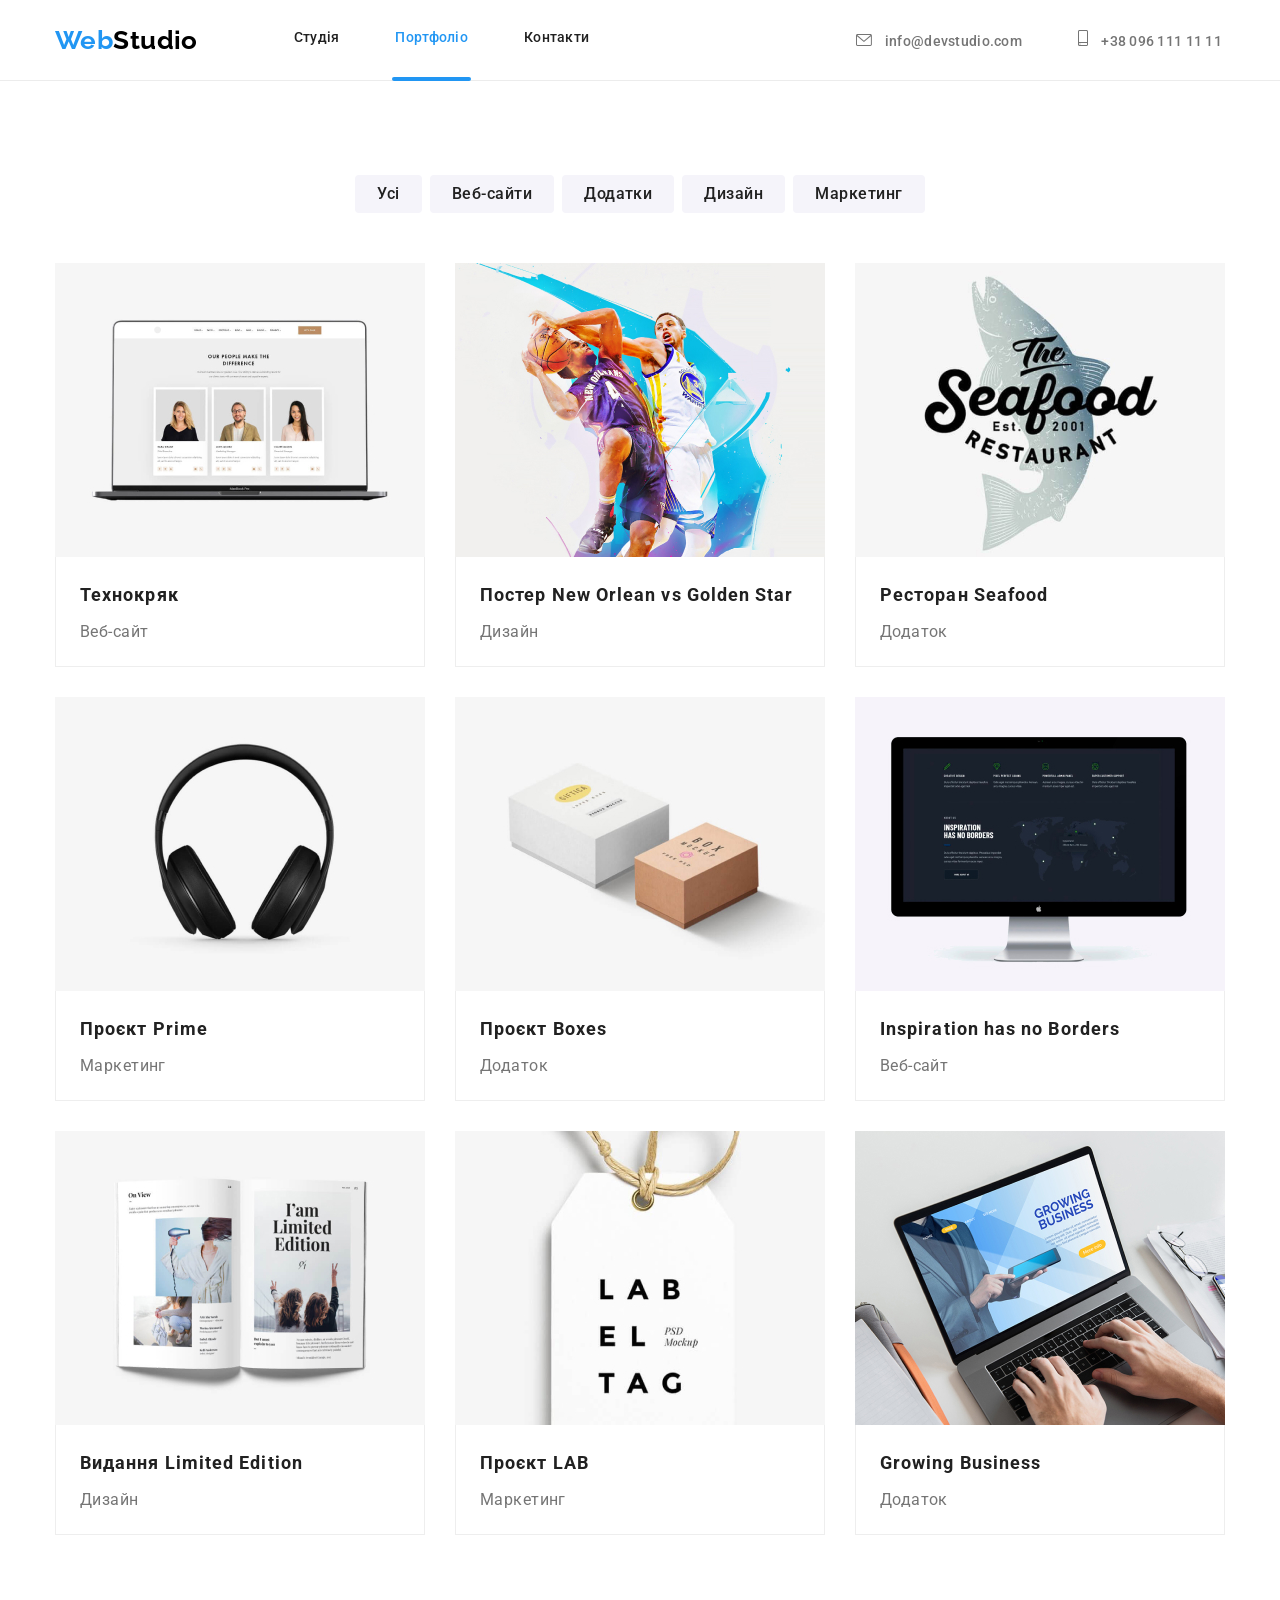
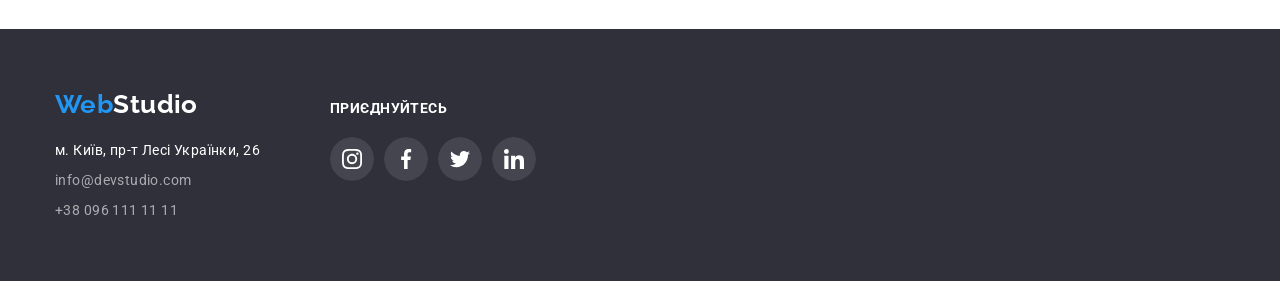
==== portfolio.html @ 17f1a5e4 "copy mod #5" ====
<!DOCTYPE html>
<html lang="uk">

<head>
  <meta charset="UTF-8" />
  <meta http-equiv="X-UA-Compatible" content="IE=edge" />
  <meta name="viewport" content="width=device-width, initial-scale=1.0" />
  <link rel="stylesheet" href="https://cdnjs.cloudflare.com/ajax/libs/modern-normalize/1.1.0/modern-normalize.min.css"
    integrity="sha512-wpPYUAdjBVSE4KJnH1VR1HeZfpl1ub8YT/NKx4PuQ5NmX2tKuGu6U/JRp5y+Y8XG2tV+wKQpNHVUX03MfMFn9Q=="
    crossorigin="anonymous" referrerpolicy="no-referrer" />
  <title>Портфоліо</title>
  <link rel="preconnect" href="https://fonts.googleapis.com" />
  <link rel="preconnect" href="https://fonts.gstatic.com" crossorigin />
  <link href="https://fonts.googleapis.com/css2?family=Raleway:wght@700&family=Roboto:wght@400;500;700;900&display=swap"
    rel="stylesheet" />
  <link rel="stylesheet" href="css/style.css" />
</head>

<body>
  <!--header-->
  <header class="page-header">
    <div class="container header-wrapper">
      <nav class="header-nav">
        <a href="./index.html" class="logo logo-primary">
          <span class="accent">Web</span>Studio
        </a>
        <ul class="site-nav list">
          <li class="item">
            <a href="./index.html" class="link"> Студія </a>
          </li>
          <li class="item">
            <a href="./portfolio.html" class="link current"> Портфоліо </a>
          </li>
          <li class="item">
            <a href="#" class="link"> Контакти </a>
          </li>
        </ul>
      </nav>
      <ul class="contacts-list list">
        <li class="item">
          <a href="mailto:info@devstudio.com" class="link">
            <svg class="header-icon" width="16" height="12">
              <use href="./images/icons.svg#icon-envelope"></use>
            </svg>
            info@devstudio.com
          </a>
        </li>
        <li class="item">
          <a href="tel:+380961111111" class="link">
            <svg class="header-icon" width="10" height="16">
              <use href="./images/icons.svg#icon-smartphone"></use>
            </svg>
            +38 096 111 11 11
          </a>
        </li>
      </ul>
    </div>
  </header>
  <!--main-->
  <main>
    <!-- portfolio section -->
    <section class="section portfolio">
      <div class="container">
        <h1 class="portfolio-title hidden">Портфоліо</h1>
        <ul class="portfolio-filter list">
          <li class="item">
            <button type="button" class="radio-btn">Усі</button>
          </li>
          <li class="item">
            <button type="button" class="radio-btn">Веб-сайти</button>
          </li>
          <li class="item">
            <button type="button" class="radio-btn">Додатки</button>
          </li>
          <li class="item">
            <button type="button" class="radio-btn">Дизайн</button>
          </li>
          <li class="item">
            <button type="button" class="radio-btn">Маркетинг</button>
          </li>
        </ul>
        <ul class="portfolio-list list">
          <li class="item">
            <a href="#" class="link">
              <div class="img-thumb">
                <img class="img" src="./images/portfolio-1.jpg" alt="Монітор з інформаційними картками" width="370"
                  height="294" />
                <p class="text">
                  Ресурс пропонує комплексні пропозиції з різним рівнем функціоналу та сервісів.
                  Все це дозволить відвідувачу отримати вичерпні відомості про компанію чи
                  приватну особу.
                </p>
              </div>
              <div class="title-thumb">
                <h2 class="title">Технокряк</h2>
                <p class="subtitle">Веб-сайт</p>
              </div>
            </a>
          </li>
          <li class="item">
            <a href="#" class="link">
              <div class="img-thumb">
                <img class="img" src="./images/portfolio-2.jpg"
                  alt="Постер баскетбольних команд New Orlean vs Golden Star" width="370" height="294" />
                <p class="text">
                  Ресурс пропонує комплексні пропозиції з різним рівнем функціоналу та сервісів.
                  Все це дозволить відвідувачу отримати вичерпні відомості про компанію чи
                  приватну особу.
                </p>
              </div>
              <div class="title-thumb">
                <h2 class="title">Постер New Orlean vs Golden Star</h2>
                <p class="subtitle">Дизайн</p>
              </div>
            </a>
          </li>
          <li class="item">
            <a href="#" class="link">
              <div class="img-thumb">
                <img class="img" src="./images/portfolio-3.jpg" alt="Логотип ресторану Seafood" width="370"
                  height="294" />
                <p class="text">
                  Ресурс пропонує комплексні пропозиції з різним рівнем функціоналу та сервісів.
                  Все це дозволить відвідувачу отримати вичерпні відомості про компанію чи
                  приватну особу.
                </p>
              </div>
              <div class="title-thumb">
                <h2 class="title">Ресторан Seafood</h2>
                <p class="subtitle">Додаток</p>
              </div>
            </a>
          </li>
          <li class="item">
            <a href="#" class="link">
              <div class="img-thumb">
                <img class="img" src="./images/portfolio-4.jpg" alt="Навушники Prime" width="370" height="294" />
                <p class="text">
                  Ресурс пропонує комплексні пропозиції з різним рівнем функціоналу та сервісів.
                  Все це дозволить відвідувачу отримати вичерпні відомості про компанію чи
                  приватну особу.
                </p>
              </div>
              <div class="title-thumb">
                <h2 class="title">Проєкт Prime</h2>
                <p class="subtitle">Маркетинг</p>
              </div>
            </a>
          </li>
          <li class="item">
            <a href="#" class="link">
              <div class="img-thumb">
                <img class="img" src="./images/portfolio-5.jpg" alt="Проєкт Boxes" width="370" height="294" />
                <p class="text">
                  Ресурс пропонує комплексні пропозиції з різним рівнем функціоналу та сервісів.
                  Все це дозволить відвідувачу отримати вичерпні відомості про компанію чи
                  приватну особу.
                </p>
              </div>
              <div class="title-thumb">
                <h2 class="title">Проєкт Boxes</h2>
                <p class="subtitle">Додаток</p>
              </div>
            </a>
          </li>
          <li class="item">
            <a href="#" class="link">
              <div class="img-thumb">
                <img class="img" src="./images/portfolio-6.jpg" alt="Монітор із сторінкою веб-сайту" width="370"
                  height="294" />
                <p class="text">
                  Ресурс пропонує комплексні пропозиції з різним рівнем функціоналу та сервісів.
                  Все це дозволить відвідувачу отримати вичерпні відомості про компанію чи
                  приватну особу.
                </p>
              </div>
              <div class="title-thumb">
                <h2 class="title">Inspiration has no Borders</h2>
                <p class="subtitle">Веб-сайт</p>
              </div>
            </a>
          </li>
          <li class="item">
            <a href="#" class="link">
              <div class="img-thumb">
                <img class="img" src="./images/portfolio-7.jpg" alt="Видання Limited Edition" width="370"
                  height="294" />
                <p class="text">
                  Ресурс пропонує комплексні пропозиції з різним рівнем функціоналу та сервісів.
                  Все це дозволить відвідувачу отримати вичерпні відомості про компанію чи
                  приватну особу.
                </p>
              </div>
              <div class="title-thumb">
                <h2 class="title">Видання Limited Edition</h2>
                <p class="subtitle">Дизайн</p>
              </div>
            </a>
          </li>
          <li class="item">
            <a href="#" class="link">
              <div class="img-thumb">
                <img class="img" src="./images/portfolio-8.jpg" alt="Проєкт LAB" width="370" height="294" />
                <p class="text">
                  Ресурс пропонує комплексні пропозиції з різним рівнем функціоналу та сервісів.
                  Все це дозволить відвідувачу отримати вичерпні відомості про компанію чи
                  приватну особу.
                </p>
              </div>
              <div class="title-thumb">
                <h2 class="title">Проєкт LAB</h2>
                <p class="subtitle">Маркетинг</p>
              </div>
            </a>
          </li>
          <li class="item">
            <a href="#" class="link">
              <div class="img-thumb">
                <img class="img" src="./images/portfolio-9.jpg" alt="Монітор із додатком Growing Business" width="370"
                  height="294" />
                <p class="text">
                  Ресурс пропонує комплексні пропозиції з різним рівнем функціоналу та сервісів.
                  Все це дозволить відвідувачу отримати вичерпні відомості про компанію чи
                  приватну особу.
                </p>
              </div>
              <div class="title-thumb">
                <h2 class="title">Growing Business</h2>
                <p class="subtitle">Додаток</p>
              </div>
            </a>
          </li>
        </ul>
      </div>
    </section>
  </main>
  <!--footer-->
  <footer class="footer">
    <div class="container footer-wrap">
      <div class="address-info">
        <a href="./index.html" class="logo logo-secondary"><span class="accent">Web</span>Studio
        </a>
        <address class="address">м. Київ, пр-т Лесі Українки, 26</address>
        <ul class="footer-list list">
          <li class="item">
            <a href="mailto:info@devstudio.com" class="link"> info@devstudio.com </a>
          </li>
          <li class="item">
            <a href="tel:+380961111111" class="link"> +38 096 111 11 11 </a>
          </li>
        </ul>
      </div>
      <div class="join-in-block">
        <p class="join-in-title">приєднуйтесь</p>
        <ul class="icons-list">
          <li class="item">
            <a class="link" href="#">
              <svg class="icon" width="20" height="20">
                <use href="./images/icons.svg#icon-instagram"></use>
              </svg>
            </a>
          </li>
          <li class="item">
            <a class="link" href="#">
              <svg class="icon" width="20" height="20">
                <use href="./images/icons.svg#icon-facebook"></use>
              </svg>
            </a>
          </li>
          <li class="item">
            <a class="link" href="#">
              <svg class="icon" width="20" height="20">
                <use href="./images/icons.svg#icon-twitter"></use>
              </svg>
            </a>
          </li>
          <li class="item">
            <a class="link" href="#">
              <svg class="icon" width="20" height="20">
                <use href="./images/icons.svg#icon-linkedin"></use>
              </svg>
            </a>
          </li>
        </ul>
      </div>
    </div>
  </footer>
</body>

</html>
---- css/style.css ----
/* --------------------------------------------general styles */
:root {
  --primary-text-color: #757575;
  --secondary-text-color: #212121;
  --logo-text-color: #000000;
  --accent-text-color: #2196f3;
  --white-color: #ffffff;
  --primary-background-color: #2f303a;
  --secondary-background-color: #f5f4fa;
  --address-link-color: rgba(255, 255, 255, 0.6);
  --border-line-color: #ececec;
  --border-item-color: #eeeeee;
  --bg-color: #c4c4c4;
  --icon-color: #afb1b8;
}

body {
  font-family: 'Roboto', sans-serif;
  font-size: 14px;
  letter-spacing: 0.03em;

  color: var(--primary-text-color);
  background-color: var(--white-color);
}

h1,
h2,
h3,
h4,
h5,
h6,
p,
ul {
  margin: 0;
  padding: 0;
}

/* --------------------------------------------utilities */

.container {
  width: 1200px;
  padding: 0 15px;
  margin: 0 auto;
}

.section {
  padding: 94px 0;
}

.section-title {
  color: var(--secondary-text-color);

  font-size: 36px;
  line-height: 1.17;
  text-align: center;
}

.link {
  text-decoration: none;
}

.list {
  list-style: none;
}

.hidden {
  position: absolute;
  clip: rect(0 0 0 0);
  width: 1px;
  height: 1px;
  margin: -1px;
}

/* --------------------------------------------logo */

.logo {
  font-family: 'Raleway', sans-serif;
  font-weight: 700;
  font-size: 26px;
  line-height: 1.19;
  text-decoration: none;
}

.logo .accent {
  color: var(--accent-text-color);
}

.logo-primary {
  margin-right: 93px;

  color: var(--logo-text-color);
}

.logo-secondary {
  display: inline-block;
  margin-bottom: 20px;

  color: var(--white-color);
}

/* --------------------------------------------header */

.page-header {
  border-bottom: 1px solid var(--border-line-color);
}

.page-header .link {
  display: block;
  padding: 30px 3px;
  height: 100%;
}

.header-wrapper {
  display: flex;
  justify-content: space-between;
}

.header-nav {
  display: flex;
}

.header-nav .logo {
  align-self: center;
}

.site-nav {
  display: flex;
}

.site-nav .item:not(:last-child) {
  margin-right: 50px;
}

.site-nav .link {
  font-weight: 500;
  line-height: 1.14;
  letter-spacing: 0.02em;

  color: var(--secondary-text-color);

  transition: color 250ms cubic-bezier(0.4, 0, 0.2, 1);
}

.site-nav .link:hover,
.site-nav .link:focus {
  color: var(--accent-text-color);
}

.site-nav .current {
  position: relative;
  color: var(--accent-text-color);
}

.site-nav .current::after {
  content: '';
  position: absolute;
  left: 0;
  bottom: -1px;

  width: 100%;
  height: 4px;
  border-radius: 2px;
  background-color: var(--accent-text-color);
}

.contacts-list {
  display: flex;
  align-items: baseline;
}

.contacts-list .item:not(:first-child) {
  margin-left: 50px;
}

.contacts-list .link {
  font-weight: 500;
  line-height: 1.14;
  letter-spacing: 0.02em;

  color: var(--primary-text-color);
}

.contacts-list .link:hover,
.contacts-list .link:focus {
  color: var(--accent-text-color);
}

.contacts-list .header-icon {
  margin-right: 10px;
  fill: currentColor;
}

/* --------------------------------------------hero section */

.hero {
  padding: 200px 0;
  max-width: 1600px;
  height: 600px;
  margin-left: auto;
  margin-right: auto;

  background-color: var(--bg-color);
  background-image: linear-gradient(to right, rgba(47, 48, 58, 0.4), rgba(47, 48, 58, 0.4)),
    url(../images/hero.jpg);
}

.hero-title {
  max-width: 696px;
  margin-bottom: 30px;
  margin-left: auto;
  margin-right: auto;

  font-weight: 900;
  font-size: 44px;
  line-height: 1.36;
  text-align: center;
  letter-spacing: 0.06em;
  text-transform: uppercase;

  color: var(--white-color);
}

.button {
  display: block;
  margin: 0 auto;
  padding: 10px 32px;
  box-shadow: 0px 4px 4px rgba(0, 0, 0, 0.15);
  border-radius: 4px;
  border: none;
  cursor: pointer;

  font-family: 'Roboto', sans-serif;
  font-weight: 700;
  font-size: 16px;
  line-height: 1.88;
  letter-spacing: 0.06em;

  color: var(--white-color);
  background-color: var(--accent-text-color);
}

/* --------------------------------------------features section */

.features-list {
  display: flex;
  gap: 30px;
}

.icon-thumb {
  height: 120px;
  margin-bottom: 30px;
  border-radius: 4px;
  display: flex;
  justify-content: center;
  align-items: center;

  background: var(--secondary-background-color);
}

.features-list .item {
  width: calc((100% - 90px) / 4);
}

.features-list .title {
  margin-bottom: 10px;

  font-weight: 700;
  font-size: 14px;
  line-height: 1.14;
  text-transform: uppercase;

  color: var(--secondary-text-color);
}

.features-list .subtitle {
  line-height: 1.71;
}

/* --------------------------------------------working section */

.working {
  padding-top: 0;
}

.working .section-title {
  margin-bottom: 50px;
}

.working-list {
  display: flex;
  justify-content: space-between;
}

.working-list .img {
  display: block;
}

.working .item {
  position: relative;
}

.working .title {
  position: absolute;
  left: 0;
  bottom: 0;
  width: 100%;

  padding-top: 27px;
  padding-bottom: 27px;
  background: rgba(47, 48, 58, 0.8);

  font-size: 14px;
  line-height: 1.14;
  text-align: center;
  letter-spacing: 0.03em;
  text-transform: uppercase;

  color: var(--white-color);
}

/* --------------------------------------------our team */

.our-team {
  background-color: var(--secondary-background-color);
}

.our-team .section-title {
  margin-bottom: 50px;
}

.team-list {
  display: flex;
  gap: 30px;
}

.team-list .item {
  width: calc((100% - 90px) / 4);
  border-radius: 0px 0px 4px 4px;

  background: var(--white-color);
  box-shadow: 0px 1px 3px rgba(0, 0, 0, 0.12), 0px 1px 1px rgba(0, 0, 0, 0.14),
    0px 2px 1px rgba(0, 0, 0, 0.2);
}

.team-list .img {
  display: block;
}

.team-list .item-name {
  padding: 30px 32px;
}

.team-list .title {
  margin-bottom: 10px;

  font-weight: 500;
  font-size: 16px;
  line-height: 1.19;
  text-align: center;

  color: var(--secondary-text-color);
}

.team-list .subtitle {
  margin-bottom: 16px;

  font-size: 16px;
  line-height: 1.19;
  text-align: center;
}

.social-network {
  display: flex;
  gap: 10px;
  list-style: none;
  color: var(--icon-color);
}

.social-network .icon-item {
  width: 44px;
  height: 44px;
}

.social-network .link {
  display: flex;
  justify-content: center;
  align-items: center;
  width: 100%;
  height: 100%;
  border-radius: 50%;

  color: var(--icon-color);

  transition: background-color 250ms cubic-bezier(0.4, 0, 0.2, 1),
    color 250ms cubic-bezier(0.4, 0, 0.2, 1);
}

.social-network .link:hover,
.social-network .link:focus {
  border-radius: 50%;

  background-color: var(--accent-text-color);
  color: var(--white-color);
}

.social-network .icon {
  fill: currentColor;
}

/* --------------------------------------------clients */

.clients .section-title {
  margin-bottom: 50px;
}

.clients .clients-list {
  display: flex;
  gap: 30px;
  list-style: none;
}

.clients-list .item {
  width: calc((100% - 150px) / 6);
  height: 92px;
}

.clients-list .link {
  display: flex;
  justify-content: center;
  align-items: center;
  height: 100%;
  width: 100%;

  border: 1px solid var(--icon-color);
  border-radius: 4px;

  color: var(--icon-color);

  transition: color 250ms cubic-bezier(0.4, 0, 0.2, 1), border 250ms cubic-bezier(0.4, 0, 0.2, 1);
}

/* 
transition: color 250ms cubic-bezier(0.4, 0, 0.2, 1), border-color 5000ms cubic-bezier(0.4, 0, 0.2, 1);

border-width: 1px;
  border-style: solid;
  border-color: var(--icon-color); 
  
  /* border-width: 1px;
  border-style: solid;
  border-color: var(--accent-text-color); */

.clients-list .link:hover,
.clients-list .link:focus {
  border: 1px solid var(--accent-text-color);

  color: var(--accent-text-color);
}

.clients-list .icon {
  fill: currentColor;
}

/* --------------------------------------------footer */

.footer {
  padding: 60px 0;

  background-color: var(--primary-background-color);
}

.footer-wrap {
  display: flex;
  justify-content: start;
}

.address-info {
  margin-right: 70px;
}

.address {
  margin-bottom: 9px;

  font-style: normal;
  line-height: 1.5;

  color: var(--white-color);
}

.footer-list .item:not(:last-child) {
  margin-bottom: 9px;
}

.footer-list .link {
  line-height: 1.5;

  color: var(--address-link-color);

  transition: color 250ms cubic-bezier(0.4, 0, 0.2, 1);
}

.footer-list .link:hover,
.footer-list .link:focus {
  color: var(--accent-text-color);
}

.join-in-block {
  padding-top: 12px;
}

.join-in-title {
  margin-bottom: 20px;

  font-weight: 700;
  line-height: 1.14;
  text-transform: uppercase;

  color: var(--white-color);
}

.icons-list {
  list-style: none;
  display: flex;
}

.icons-list .item:not(:last-child) {
  margin-right: 10px;
}

.icons-list .item {
  width: 44px;
  height: 44px;
  border-radius: 50%;
  overflow: hidden;
}

.icons-list .link {
  display: flex;
  justify-content: center;
  align-items: center;
  width: 100%;
  height: 100%;
  border-radius: 50%;

  background: rgba(255, 255, 255, 0.1);
  color: var(--white-color);

  transition: background-color 250ms cubic-bezier(0.4, 0, 0.2, 1);
}

.icons-list .link:hover,
.icons-list .link:focus {
  background-color: var(--accent-text-color);
}

.icons-list .icon {
  fill: currentColor;
}

/* --------------------------------------------portfolio */

.portfolio-filter .radio-btn {
  border: none;
  border-radius: 4px;
  padding: 6px 22px;
  box-shadow: none;

  font-family: 'Roboto', sans-serif;
  font-weight: 500;
  font-size: 16px;
  line-height: 1.625;
  letter-spacing: 0.03em;
  text-align: center;

  color: var(--secondary-text-color);
  background-color: var(--secondary-background-color);

  transition: background-color 250ms cubic-bezier(0.4, 0, 0.2, 1),
    color 250ms cubic-bezier(0.4, 0, 0.2, 1), box-shadow 250ms cubic-bezier(0.4, 0, 0.2, 1);
}

.portfolio-filter {
  display: flex;
  justify-content: center;
  margin-bottom: 50px;
}

.portfolio-filter .radio-btn:hover,
.portfolio-filter .radio-btn:focus {
  box-shadow: 0px 3px 1px rgba(0, 0, 0, 0.1), 0px 1px 2px rgba(0, 0, 0, 0.08),
    0px 2px 2px rgba(0, 0, 0, 0.12);

  color: var(--white-color);
  background-color: var(--accent-text-color);
}

.portfolio-filter .item:not(:last-child) {
  margin-right: 8px;
}

.portfolio-list {
  display: flex;
  flex-wrap: wrap;
  gap: 30px;
}

.portfolio-list .item {
  transition: box-shadow 250ms cubic-bezier(0.4, 0, 0.2, 1);
  box-shadow: none;

  width: calc((100% - 60px) / 3);
}

.portfolio-list .item:hover,
.portfolio-list .item:focus {
  box-shadow: 0px 1px 1px rgba(0, 0, 0, 0.12), 0px 4px 4px rgba(0, 0, 0, 0.06),
    1px 4px 6px rgba(0, 0, 0, 0.16);
}

.portfolio-list .img {
  display: block;
}

.portfolio-list .img-thumb {
  position: relative;
  overflow: hidden;
}

.portfolio-list .text {
  position: absolute;
  top: 50%;
  left: 50%;
  display: flex;
  z-index: 100;
  opacity: 0;
  overflow: auto;

  width: 100%;
  height: 100%;
  padding: 63px 24px;

  font-size: 18px;
  line-height: 1.56;
  letter-spacing: 0.03em;

  color: var(--white-color);
  background: rgba(33, 150, 243, 0.9);

  transform: translate(-50%, 50%);
  transition: opacity 250ms cubic-bezier(0.4, 0, 0.2, 1),
    transform 250ms cubic-bezier(0.4, 0, 0.2, 1);
}

.portfolio-list .item:hover .text,
.portfolio-list .item:focus .text {
  opacity: 1;
  transform: translate(-50%, -50%);
}

.portfolio-list .title-thumb {
  padding: 20px 24px 19px 24px;
  border-left: 1px solid var(--border-item-color);
  border-right: 1px solid var(--border-item-color);
  border-bottom: 1px solid var(--border-item-color);
}

.portfolio-list .title {
  margin-bottom: 4px;

  font-size: 18px;
  line-height: 2;
  letter-spacing: 0.06em;

  color: var(--secondary-text-color);
}

.portfolio-list .subtitle {
  font-size: 16px;
  line-height: 1.875;

  color: var(--primary-text-color);
}

/* -------------------------------------------------backdrop */

.backdrop {
  position: fixed;
  top: 0;
  left: 0;
  width: 100%;
  height: 100%;
  background: rgba(0, 0, 0, 0.2);

  opacity: 1;

  transition: opacity 250ms cubic-bezier(0.4, 0, 0.2, 1);
}

.backdrop.is-hidden {
  opacity: 0;
  visibility: hidden;
  pointer-events: none;
}

.backdrop.is-hidden .modal {
  transform: translate(-50%, -50%) scale(0.5);
}

.backdrop .modal {
  position: absolute;
  top: 50%;
  left: 50%;
  min-height: 581px;
  min-width: 528px;
  box-shadow: 0px 1px 3px rgba(0, 0, 0, 0.12), 0px 1px 1px rgba(0, 0, 0, 0.14),
    0px 2px 1px rgba(0, 0, 0, 0.2);
  border-radius: 4px;

  background-color: var(--white-color);

  transform: translate(-50%, -50%) scale(1);
  transition: transform 250ms cubic-bezier(0.4, 0, 0.2, 1);
}

.backdrop .modal-btn {
  position: absolute;
  top: 8px;
  right: 8px;

  border: none;
  background-color: transparent;
  cursor: pointer;
}
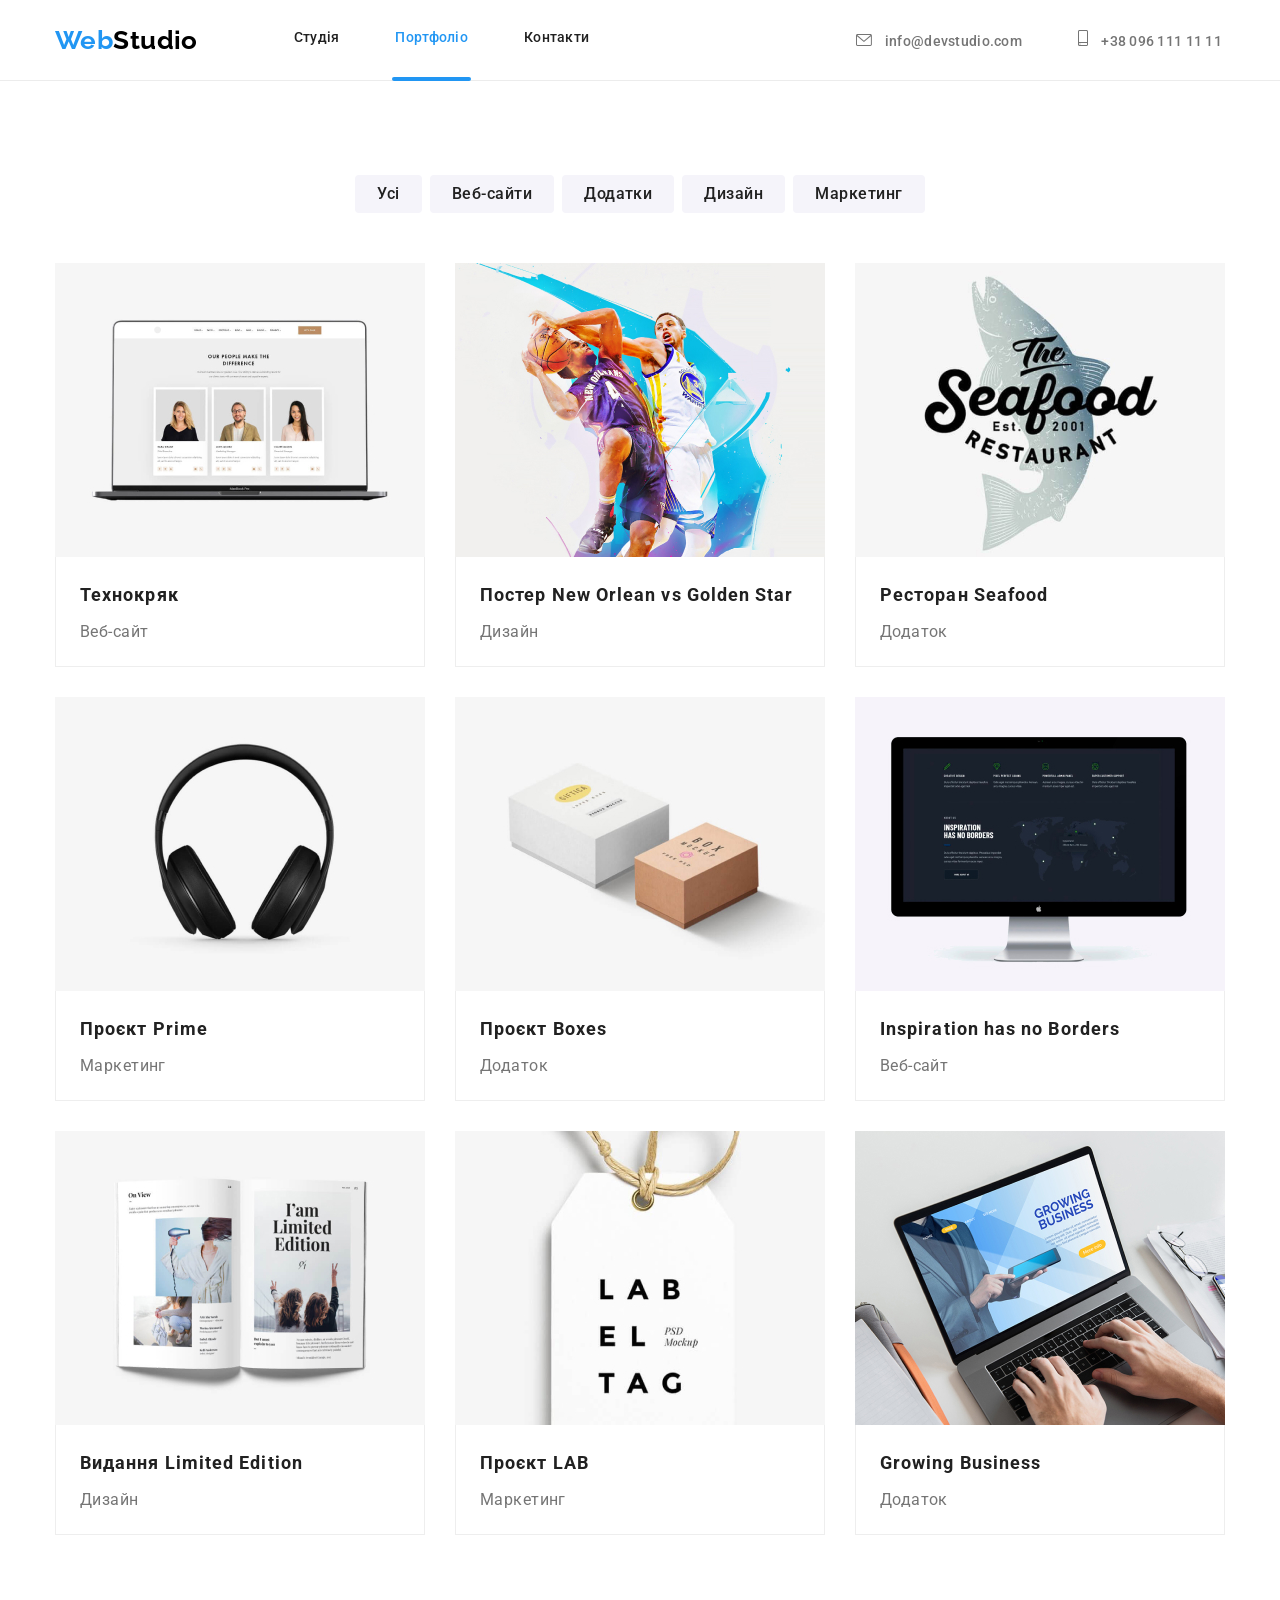
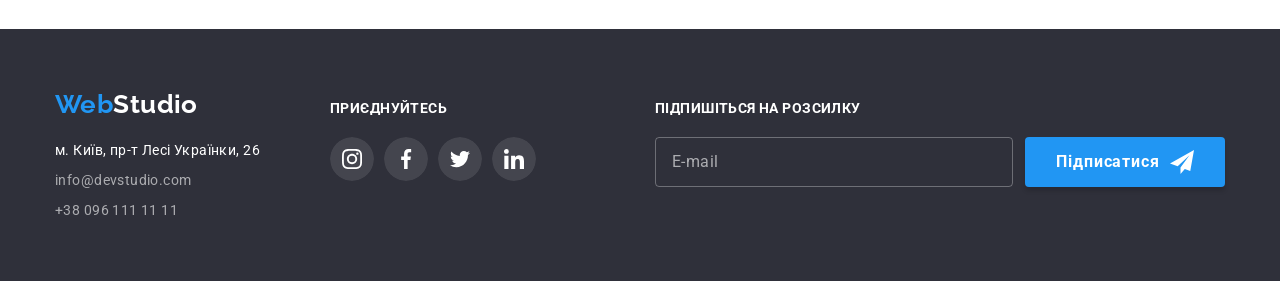
==== commit 7d58885f: "mod #6 start" ====
--- a/portfolio.html
+++ b/portfolio.html
@@ -1,290 +1,357 @@
 <!DOCTYPE html>
 <html lang="uk">
+  <head>
+    <meta charset="UTF-8" />
+    <meta http-equiv="X-UA-Compatible" content="IE=edge" />
+    <meta name="viewport" content="width=device-width, initial-scale=1.0" />
+    <link
+      rel="stylesheet"
+      href="https://cdnjs.cloudflare.com/ajax/libs/modern-normalize/1.1.0/modern-normalize.min.css"
+      integrity="sha512-wpPYUAdjBVSE4KJnH1VR1HeZfpl1ub8YT/NKx4PuQ5NmX2tKuGu6U/JRp5y+Y8XG2tV+wKQpNHVUX03MfMFn9Q=="
+      crossorigin="anonymous"
+      referrerpolicy="no-referrer"
+    />
+    <title>Портфоліо</title>
+    <link rel="preconnect" href="https://fonts.googleapis.com" />
+    <link rel="preconnect" href="https://fonts.gstatic.com" crossorigin />
+    <link
+      href="https://fonts.googleapis.com/css2?family=Raleway:wght@700&family=Roboto:wght@400;500;700;900&display=swap"
+      rel="stylesheet"
+    />
+    <link rel="stylesheet" href="css/style.css" />
+  </head>
 
-<head>
-  <meta charset="UTF-8" />
-  <meta http-equiv="X-UA-Compatible" content="IE=edge" />
-  <meta name="viewport" content="width=device-width, initial-scale=1.0" />
-  <link rel="stylesheet" href="https://cdnjs.cloudflare.com/ajax/libs/modern-normalize/1.1.0/modern-normalize.min.css"
-    integrity="sha512-wpPYUAdjBVSE4KJnH1VR1HeZfpl1ub8YT/NKx4PuQ5NmX2tKuGu6U/JRp5y+Y8XG2tV+wKQpNHVUX03MfMFn9Q=="
-    crossorigin="anonymous" referrerpolicy="no-referrer" />
-  <title>Портфоліо</title>
-  <link rel="preconnect" href="https://fonts.googleapis.com" />
-  <link rel="preconnect" href="https://fonts.gstatic.com" crossorigin />
-  <link href="https://fonts.googleapis.com/css2?family=Raleway:wght@700&family=Roboto:wght@400;500;700;900&display=swap"
-    rel="stylesheet" />
-  <link rel="stylesheet" href="css/style.css" />
-</head>
-
-<body>
-  <!--header-->
-  <header class="page-header">
-    <div class="container header-wrapper">
-      <nav class="header-nav">
-        <a href="./index.html" class="logo logo-primary">
-          <span class="accent">Web</span>Studio
-        </a>
-        <ul class="site-nav list">
+  <body>
+    <!--header-->
+    <header class="page-header">
+      <div class="container header-wrapper">
+        <nav class="header-nav">
+          <a href="./index.html" class="logo logo-primary">
+            <span class="accent">Web</span>Studio
+          </a>
+          <ul class="site-nav list">
+            <li class="item">
+              <a href="./index.html" class="link"> Студія </a>
+            </li>
+            <li class="item">
+              <a href="./portfolio.html" class="link current"> Портфоліо </a>
+            </li>
+            <li class="item">
+              <a href="#" class="link"> Контакти </a>
+            </li>
+          </ul>
+        </nav>
+        <ul class="contacts-list list">
           <li class="item">
-            <a href="./index.html" class="link"> Студія </a>
-          </li>
-          <li class="item">
-            <a href="./portfolio.html" class="link current"> Портфоліо </a>
-          </li>
-          <li class="item">
-            <a href="#" class="link"> Контакти </a>
-          </li>
-        </ul>
-      </nav>
-      <ul class="contacts-list list">
-        <li class="item">
-          <a href="mailto:info@devstudio.com" class="link">
-            <svg class="header-icon" width="16" height="12">
-              <use href="./images/icons.svg#icon-envelope"></use>
-            </svg>
-            info@devstudio.com
-          </a>
-        </li>
-        <li class="item">
-          <a href="tel:+380961111111" class="link">
-            <svg class="header-icon" width="10" height="16">
-              <use href="./images/icons.svg#icon-smartphone"></use>
-            </svg>
-            +38 096 111 11 11
-          </a>
-        </li>
-      </ul>
-    </div>
-  </header>
-  <!--main-->
-  <main>
-    <!-- portfolio section -->
-    <section class="section portfolio">
-      <div class="container">
-        <h1 class="portfolio-title hidden">Портфоліо</h1>
-        <ul class="portfolio-filter list">
-          <li class="item">
-            <button type="button" class="radio-btn">Усі</button>
-          </li>
-          <li class="item">
-            <button type="button" class="radio-btn">Веб-сайти</button>
-          </li>
-          <li class="item">
-            <button type="button" class="radio-btn">Додатки</button>
-          </li>
-          <li class="item">
-            <button type="button" class="radio-btn">Дизайн</button>
-          </li>
-          <li class="item">
-            <button type="button" class="radio-btn">Маркетинг</button>
-          </li>
-        </ul>
-        <ul class="portfolio-list list">
-          <li class="item">
-            <a href="#" class="link">
-              <div class="img-thumb">
-                <img class="img" src="./images/portfolio-1.jpg" alt="Монітор з інформаційними картками" width="370"
-                  height="294" />
-                <p class="text">
-                  Ресурс пропонує комплексні пропозиції з різним рівнем функціоналу та сервісів.
-                  Все це дозволить відвідувачу отримати вичерпні відомості про компанію чи
-                  приватну особу.
-                </p>
-              </div>
-              <div class="title-thumb">
-                <h2 class="title">Технокряк</h2>
-                <p class="subtitle">Веб-сайт</p>
-              </div>
+            <a href="mailto:info@devstudio.com" class="link">
+              <svg class="header-icon" width="16" height="12">
+                <use href="./images/icons.svg#icon-envelope"></use>
+              </svg>
+              info@devstudio.com
             </a>
           </li>
           <li class="item">
-            <a href="#" class="link">
-              <div class="img-thumb">
-                <img class="img" src="./images/portfolio-2.jpg"
-                  alt="Постер баскетбольних команд New Orlean vs Golden Star" width="370" height="294" />
-                <p class="text">
-                  Ресурс пропонує комплексні пропозиції з різним рівнем функціоналу та сервісів.
-                  Все це дозволить відвідувачу отримати вичерпні відомості про компанію чи
-                  приватну особу.
-                </p>
-              </div>
-              <div class="title-thumb">
-                <h2 class="title">Постер New Orlean vs Golden Star</h2>
-                <p class="subtitle">Дизайн</p>
-              </div>
-            </a>
-          </li>
-          <li class="item">
-            <a href="#" class="link">
-              <div class="img-thumb">
-                <img class="img" src="./images/portfolio-3.jpg" alt="Логотип ресторану Seafood" width="370"
-                  height="294" />
-                <p class="text">
-                  Ресурс пропонує комплексні пропозиції з різним рівнем функціоналу та сервісів.
-                  Все це дозволить відвідувачу отримати вичерпні відомості про компанію чи
-                  приватну особу.
-                </p>
-              </div>
-              <div class="title-thumb">
-                <h2 class="title">Ресторан Seafood</h2>
-                <p class="subtitle">Додаток</p>
-              </div>
-            </a>
-          </li>
-          <li class="item">
-            <a href="#" class="link">
-              <div class="img-thumb">
-                <img class="img" src="./images/portfolio-4.jpg" alt="Навушники Prime" width="370" height="294" />
-                <p class="text">
-                  Ресурс пропонує комплексні пропозиції з різним рівнем функціоналу та сервісів.
-                  Все це дозволить відвідувачу отримати вичерпні відомості про компанію чи
-                  приватну особу.
-                </p>
-              </div>
-              <div class="title-thumb">
-                <h2 class="title">Проєкт Prime</h2>
-                <p class="subtitle">Маркетинг</p>
-              </div>
-            </a>
-          </li>
-          <li class="item">
-            <a href="#" class="link">
-              <div class="img-thumb">
-                <img class="img" src="./images/portfolio-5.jpg" alt="Проєкт Boxes" width="370" height="294" />
-                <p class="text">
-                  Ресурс пропонує комплексні пропозиції з різним рівнем функціоналу та сервісів.
-                  Все це дозволить відвідувачу отримати вичерпні відомості про компанію чи
-                  приватну особу.
-                </p>
-              </div>
-              <div class="title-thumb">
-                <h2 class="title">Проєкт Boxes</h2>
-                <p class="subtitle">Додаток</p>
-              </div>
-            </a>
-          </li>
-          <li class="item">
-            <a href="#" class="link">
-              <div class="img-thumb">
-                <img class="img" src="./images/portfolio-6.jpg" alt="Монітор із сторінкою веб-сайту" width="370"
-                  height="294" />
-                <p class="text">
-                  Ресурс пропонує комплексні пропозиції з різним рівнем функціоналу та сервісів.
-                  Все це дозволить відвідувачу отримати вичерпні відомості про компанію чи
-                  приватну особу.
-                </p>
-              </div>
-              <div class="title-thumb">
-                <h2 class="title">Inspiration has no Borders</h2>
-                <p class="subtitle">Веб-сайт</p>
-              </div>
-            </a>
-          </li>
-          <li class="item">
-            <a href="#" class="link">
-              <div class="img-thumb">
-                <img class="img" src="./images/portfolio-7.jpg" alt="Видання Limited Edition" width="370"
-                  height="294" />
-                <p class="text">
-                  Ресурс пропонує комплексні пропозиції з різним рівнем функціоналу та сервісів.
-                  Все це дозволить відвідувачу отримати вичерпні відомості про компанію чи
-                  приватну особу.
-                </p>
-              </div>
-              <div class="title-thumb">
-                <h2 class="title">Видання Limited Edition</h2>
-                <p class="subtitle">Дизайн</p>
-              </div>
-            </a>
-          </li>
-          <li class="item">
-            <a href="#" class="link">
-              <div class="img-thumb">
-                <img class="img" src="./images/portfolio-8.jpg" alt="Проєкт LAB" width="370" height="294" />
-                <p class="text">
-                  Ресурс пропонує комплексні пропозиції з різним рівнем функціоналу та сервісів.
-                  Все це дозволить відвідувачу отримати вичерпні відомості про компанію чи
-                  приватну особу.
-                </p>
-              </div>
-              <div class="title-thumb">
-                <h2 class="title">Проєкт LAB</h2>
-                <p class="subtitle">Маркетинг</p>
-              </div>
-            </a>
-          </li>
-          <li class="item">
-            <a href="#" class="link">
-              <div class="img-thumb">
-                <img class="img" src="./images/portfolio-9.jpg" alt="Монітор із додатком Growing Business" width="370"
-                  height="294" />
-                <p class="text">
-                  Ресурс пропонує комплексні пропозиції з різним рівнем функціоналу та сервісів.
-                  Все це дозволить відвідувачу отримати вичерпні відомості про компанію чи
-                  приватну особу.
-                </p>
-              </div>
-              <div class="title-thumb">
-                <h2 class="title">Growing Business</h2>
-                <p class="subtitle">Додаток</p>
-              </div>
+            <a href="tel:+380961111111" class="link">
+              <svg class="header-icon" width="10" height="16">
+                <use href="./images/icons.svg#icon-smartphone"></use>
+              </svg>
+              +38 096 111 11 11
             </a>
           </li>
         </ul>
       </div>
-    </section>
-  </main>
-  <!--footer-->
-  <footer class="footer">
-    <div class="container footer-wrap">
-      <div class="address-info">
-        <a href="./index.html" class="logo logo-secondary"><span class="accent">Web</span>Studio
-        </a>
-        <address class="address">м. Київ, пр-т Лесі Українки, 26</address>
-        <ul class="footer-list list">
-          <li class="item">
-            <a href="mailto:info@devstudio.com" class="link"> info@devstudio.com </a>
-          </li>
-          <li class="item">
-            <a href="tel:+380961111111" class="link"> +38 096 111 11 11 </a>
-          </li>
-        </ul>
+    </header>
+    <!--main-->
+    <main>
+      <!-- portfolio section -->
+      <section class="section portfolio">
+        <div class="container">
+          <h1 class="portfolio-title hidden">Портфоліо</h1>
+          <ul class="portfolio-filter list">
+            <li class="item">
+              <button type="button" class="radio-btn">Усі</button>
+            </li>
+            <li class="item">
+              <button type="button" class="radio-btn">Веб-сайти</button>
+            </li>
+            <li class="item">
+              <button type="button" class="radio-btn">Додатки</button>
+            </li>
+            <li class="item">
+              <button type="button" class="radio-btn">Дизайн</button>
+            </li>
+            <li class="item">
+              <button type="button" class="radio-btn">Маркетинг</button>
+            </li>
+          </ul>
+          <ul class="portfolio-list list">
+            <li class="item">
+              <a href="#" class="link">
+                <div class="img-thumb">
+                  <img
+                    class="img"
+                    src="./images/portfolio-1.jpg"
+                    alt="Монітор з інформаційними картками"
+                    width="370"
+                    height="294"
+                  />
+                  <p class="text">
+                    Ресурс пропонує комплексні пропозиції з різним рівнем функціоналу та сервісів.
+                    Все це дозволить відвідувачу отримати вичерпні відомості про компанію чи
+                    приватну особу.
+                  </p>
+                </div>
+                <div class="title-thumb">
+                  <h2 class="title">Технокряк</h2>
+                  <p class="subtitle">Веб-сайт</p>
+                </div>
+              </a>
+            </li>
+            <li class="item">
+              <a href="#" class="link">
+                <div class="img-thumb">
+                  <img
+                    class="img"
+                    src="./images/portfolio-2.jpg"
+                    alt="Постер баскетбольних команд New Orlean vs Golden Star"
+                    width="370"
+                    height="294"
+                  />
+                  <p class="text">
+                    Ресурс пропонує комплексні пропозиції з різним рівнем функціоналу та сервісів.
+                    Все це дозволить відвідувачу отримати вичерпні відомості про компанію чи
+                    приватну особу.
+                  </p>
+                </div>
+                <div class="title-thumb">
+                  <h2 class="title">Постер New Orlean vs Golden Star</h2>
+                  <p class="subtitle">Дизайн</p>
+                </div>
+              </a>
+            </li>
+            <li class="item">
+              <a href="#" class="link">
+                <div class="img-thumb">
+                  <img
+                    class="img"
+                    src="./images/portfolio-3.jpg"
+                    alt="Логотип ресторану Seafood"
+                    width="370"
+                    height="294"
+                  />
+                  <p class="text">
+                    Ресурс пропонує комплексні пропозиції з різним рівнем функціоналу та сервісів.
+                    Все це дозволить відвідувачу отримати вичерпні відомості про компанію чи
+                    приватну особу.
+                  </p>
+                </div>
+                <div class="title-thumb">
+                  <h2 class="title">Ресторан Seafood</h2>
+                  <p class="subtitle">Додаток</p>
+                </div>
+              </a>
+            </li>
+            <li class="item">
+              <a href="#" class="link">
+                <div class="img-thumb">
+                  <img
+                    class="img"
+                    src="./images/portfolio-4.jpg"
+                    alt="Навушники Prime"
+                    width="370"
+                    height="294"
+                  />
+                  <p class="text">
+                    Ресурс пропонує комплексні пропозиції з різним рівнем функціоналу та сервісів.
+                    Все це дозволить відвідувачу отримати вичерпні відомості про компанію чи
+                    приватну особу.
+                  </p>
+                </div>
+                <div class="title-thumb">
+                  <h2 class="title">Проєкт Prime</h2>
+                  <p class="subtitle">Маркетинг</p>
+                </div>
+              </a>
+            </li>
+            <li class="item">
+              <a href="#" class="link">
+                <div class="img-thumb">
+                  <img
+                    class="img"
+                    src="./images/portfolio-5.jpg"
+                    alt="Проєкт Boxes"
+                    width="370"
+                    height="294"
+                  />
+                  <p class="text">
+                    Ресурс пропонує комплексні пропозиції з різним рівнем функціоналу та сервісів.
+                    Все це дозволить відвідувачу отримати вичерпні відомості про компанію чи
+                    приватну особу.
+                  </p>
+                </div>
+                <div class="title-thumb">
+                  <h2 class="title">Проєкт Boxes</h2>
+                  <p class="subtitle">Додаток</p>
+                </div>
+              </a>
+            </li>
+            <li class="item">
+              <a href="#" class="link">
+                <div class="img-thumb">
+                  <img
+                    class="img"
+                    src="./images/portfolio-6.jpg"
+                    alt="Монітор із сторінкою веб-сайту"
+                    width="370"
+                    height="294"
+                  />
+                  <p class="text">
+                    Ресурс пропонує комплексні пропозиції з різним рівнем функціоналу та сервісів.
+                    Все це дозволить відвідувачу отримати вичерпні відомості про компанію чи
+                    приватну особу.
+                  </p>
+                </div>
+                <div class="title-thumb">
+                  <h2 class="title">Inspiration has no Borders</h2>
+                  <p class="subtitle">Веб-сайт</p>
+                </div>
+              </a>
+            </li>
+            <li class="item">
+              <a href="#" class="link">
+                <div class="img-thumb">
+                  <img
+                    class="img"
+                    src="./images/portfolio-7.jpg"
+                    alt="Видання Limited Edition"
+                    width="370"
+                    height="294"
+                  />
+                  <p class="text">
+                    Ресурс пропонує комплексні пропозиції з різним рівнем функціоналу та сервісів.
+                    Все це дозволить відвідувачу отримати вичерпні відомості про компанію чи
+                    приватну особу.
+                  </p>
+                </div>
+                <div class="title-thumb">
+                  <h2 class="title">Видання Limited Edition</h2>
+                  <p class="subtitle">Дизайн</p>
+                </div>
+              </a>
+            </li>
+            <li class="item">
+              <a href="#" class="link">
+                <div class="img-thumb">
+                  <img
+                    class="img"
+                    src="./images/portfolio-8.jpg"
+                    alt="Проєкт LAB"
+                    width="370"
+                    height="294"
+                  />
+                  <p class="text">
+                    Ресурс пропонує комплексні пропозиції з різним рівнем функціоналу та сервісів.
+                    Все це дозволить відвідувачу отримати вичерпні відомості про компанію чи
+                    приватну особу.
+                  </p>
+                </div>
+                <div class="title-thumb">
+                  <h2 class="title">Проєкт LAB</h2>
+                  <p class="subtitle">Маркетинг</p>
+                </div>
+              </a>
+            </li>
+            <li class="item">
+              <a href="#" class="link">
+                <div class="img-thumb">
+                  <img
+                    class="img"
+                    src="./images/portfolio-9.jpg"
+                    alt="Монітор із додатком Growing Business"
+                    width="370"
+                    height="294"
+                  />
+                  <p class="text">
+                    Ресурс пропонує комплексні пропозиції з різним рівнем функціоналу та сервісів.
+                    Все це дозволить відвідувачу отримати вичерпні відомості про компанію чи
+                    приватну особу.
+                  </p>
+                </div>
+                <div class="title-thumb">
+                  <h2 class="title">Growing Business</h2>
+                  <p class="subtitle">Додаток</p>
+                </div>
+              </a>
+            </li>
+          </ul>
+        </div>
+      </section>
+    </main>
+    <!--footer-->
+    <footer class="footer">
+      <div class="container footer-wrap">
+        <div class="address-info">
+          <a href="./index.html" class="logo logo-secondary"
+            ><span class="accent">Web</span>Studio
+          </a>
+          <address class="address">м. Київ, пр-т Лесі Українки, 26</address>
+          <ul class="footer-list list">
+            <li class="item">
+              <a href="mailto:info@devstudio.com" class="link"> info@devstudio.com </a>
+            </li>
+            <li class="item">
+              <a href="tel:+380961111111" class="link"> +38 096 111 11 11 </a>
+            </li>
+          </ul>
+        </div>
+        <div class="join-in-block">
+          <p class="join-in-title">приєднуйтесь</p>
+          <ul class="icons-list">
+            <li class="item">
+              <a class="link" href="#">
+                <svg class="icon" width="20" height="20">
+                  <use href="./images/icons.svg#icon-instagram"></use>
+                </svg>
+              </a>
+            </li>
+            <li class="item">
+              <a class="link" href="#">
+                <svg class="icon" width="20" height="20">
+                  <use href="./images/icons.svg#icon-facebook"></use>
+                </svg>
+              </a>
+            </li>
+            <li class="item">
+              <a class="link" href="#">
+                <svg class="icon" width="20" height="20">
+                  <use href="./images/icons.svg#icon-twitter"></use>
+                </svg>
+              </a>
+            </li>
+            <li class="item">
+              <a class="link" href="#">
+                <svg class="icon" width="20" height="20">
+                  <use href="./images/icons.svg#icon-linkedin"></use>
+                </svg>
+              </a>
+            </li>
+          </ul>
+        </div>
+        <div class="sign-up-block">
+          <p class="sign-up-title">Підпишіться на розсилку</p>
+          <form class="sign-up-form" action="#">
+            <label class="sign-up-label">
+              <input class="sign-up-input" type="text" name="sign-up-email" placeholder="E-mail"
+            /></label>
+            <button class="sign-up-btn" type="submit">
+              <span>Підписатися</span>
+              <svg class="sign-up-icon" width="24" height="24">
+                <use href="./images/icons.svg#icon-send"></use>
+              </svg>
+            </button>
+          </form>
+        </div>
       </div>
-      <div class="join-in-block">
-        <p class="join-in-title">приєднуйтесь</p>
-        <ul class="icons-list">
-          <li class="item">
-            <a class="link" href="#">
-              <svg class="icon" width="20" height="20">
-                <use href="./images/icons.svg#icon-instagram"></use>
-              </svg>
-            </a>
-          </li>
-          <li class="item">
-            <a class="link" href="#">
-              <svg class="icon" width="20" height="20">
-                <use href="./images/icons.svg#icon-facebook"></use>
-              </svg>
-            </a>
-          </li>
-          <li class="item">
-            <a class="link" href="#">
-              <svg class="icon" width="20" height="20">
-                <use href="./images/icons.svg#icon-twitter"></use>
-              </svg>
-            </a>
-          </li>
-          <li class="item">
-            <a class="link" href="#">
-              <svg class="icon" width="20" height="20">
-                <use href="./images/icons.svg#icon-linkedin"></use>
-              </svg>
-            </a>
-          </li>
-        </ul>
-      </div>
-    </div>
-  </footer>
-</body>
-
-</html>+    </footer>
+  </body>
+</html>
--- a/css/style.css
+++ b/css/style.css
@@ -472,6 +472,7 @@
 .footer-wrap {
   display: flex;
   justify-content: start;
+  align-items: baseline;
 }
 
 .address-info {
@@ -506,6 +507,7 @@
 
 .join-in-block {
   padding-top: 12px;
+  margin-right: auto;
 }
 
 .join-in-title {
@@ -554,6 +556,85 @@
 }
 
 .icons-list .icon {
+  fill: currentColor;
+}
+
+.sign-up-title {
+  margin-bottom: 20px;
+
+  font-weight: 700;
+  line-height: 1.14;
+  letter-spacing: 0.03em;
+  text-transform: uppercase;
+
+  color: var(--white-color);
+}
+
+.sign-up-block {
+}
+
+.sign-up-form {
+  display: flex;
+  gap: 12px;
+}
+
+.sign-up-input {
+  transition: border 250ms cubic-bezier(0.4, 0, 0.2, 1);
+
+  width: 358px;
+  height: 50px;
+  padding: 15px 16px;
+  border: 1px solid rgba(255, 255, 255, 0.3);
+  border-radius: 4px;
+  outline: transparent;
+
+  font-size: 16px;
+  line-height: 1.25;
+  letter-spacing: 0.03em;
+
+  color: rgba(255, 255, 255, 0.6);
+  background-color: transparent;
+}
+
+.sign-up-input:hover,
+.sign-up-input:focus {
+  border: 1px solid var(--accent-text-color);
+}
+
+.sign-up-input::placeholder {
+  font-size: 16px;
+  line-height: 1.25;
+  letter-spacing: 0.03em;
+
+  color: rgba(255, 255, 255, 0.6);
+}
+
+.sign-up-btn {
+  width: 200px;
+  height: 50px;
+  display: flex;
+  justify-content: center;
+  align-items: center;
+  border: none;
+  background: var(--accent-text-color);
+  box-shadow: 0px 4px 4px rgba(0, 0, 0, 0.15);
+  border-radius: 4px;
+  cursor: pointer;
+
+  font-weight: 700;
+  font-size: 16px;
+  line-height: 1.875;
+  text-align: center;
+  letter-spacing: 0.06em;
+
+  color: var(--white-color);
+}
+
+.sign-up-btn span {
+  margin-right: 10px;
+}
+
+.sign-up-icon {
   fill: currentColor;
 }
 
@@ -693,7 +774,8 @@
 
   opacity: 1;
 
-  transition: opacity 250ms cubic-bezier(0.4, 0, 0.2, 1);
+  transition: opacity 250ms cubic-bezier(0.4, 0, 0.2, 1),
+    visibility 250ms cubic-bezier(0.4, 0, 0.2, 1);
 }
 
 .backdrop.is-hidden {
@@ -707,6 +789,7 @@
 }
 
 .backdrop .modal {
+  padding: 40px;
   position: absolute;
   top: 50%;
   left: 50%;
@@ -722,7 +805,9 @@
   transition: transform 250ms cubic-bezier(0.4, 0, 0.2, 1);
 }
 
-.backdrop .modal-btn {
+.modal-btn {
+  transition: color 250ms cubic-bezier(0.4, 0, 0.2, 1);
+
   position: absolute;
   top: 8px;
   right: 8px;
@@ -730,4 +815,130 @@
   border: none;
   background-color: transparent;
   cursor: pointer;
-}+
+  color: var(--logo-text-color);
+}
+
+.modal-btn:hover,
+.modal-btn :focus {
+  color: var(--accent-text-color);
+}
+
+.modal-btn .icon {
+  fill: currentColor;
+}
+
+.modal-title {
+  margin-bottom: 12px;
+
+  font-weight: 700;
+  font-size: 20px;
+  line-height: 1.15;
+  text-align: center;
+  letter-spacing: 0.03em;
+
+  color: var(--secondary-text-color);
+}
+
+.modal-form {
+}
+
+.input-label {
+  display: block;
+  margin-bottom: 4px;
+
+  font-size: 12px;
+  line-height: 1.17;
+  letter-spacing: 0.01em;
+
+  color: var(--primary-text-color);
+}
+
+.modal-input-wrap {
+  position: relative;
+  margin-bottom: 10px;
+}
+
+.modal-input {
+  transition: border 250ms cubic-bezier(0.4, 0, 0.2, 1);
+
+  width: 448px;
+  padding: 11px 11px 11px 42px;
+  border: 1px solid rgba(33, 33, 33, 0.2);
+  border-radius: 4px;
+  outline: transparent;
+
+  color: var(--secondary-text-color);
+}
+
+.modal-input-icon {
+  transition: fill 250ms cubic-bezier(0.4, 0, 0.2, 1);
+  position: absolute;
+  left: 12px;
+  bottom: 12px;
+
+  fill: var(--secondary-text-color);
+}
+
+.modal-input:hover,
+.modal-input:focus {
+  border: 1px solid var(--accent-text-color);
+}
+
+.modal-input:hover + .modal-input-icon,
+.modal-input:focus + .modal-input-icon {
+  fill: var(--accent-text-color);
+}
+
+.input-label {
+}
+
+.modal-textarea {
+  transition: border 250ms cubic-bezier(0.4, 0, 0.2, 1);
+
+  margin-bottom: 20px;
+  padding: 12px 16px;
+  width: 100%;
+  height: 120px;
+  border: 1px solid rgba(33, 33, 33, 0.2);
+  border-radius: 4px;
+  resize: none;
+  outline: transparent;
+
+  color: var(--secondary-text-color);
+}
+
+.modal-textarea:hover,
+.modal-textarea:focus {
+  border: 1px solid var(--accent-text-color);
+}
+
+.modal-textarea::placeholder {
+  font-size: 12px;
+  line-height: 1.17;
+  letter-spacing: 0.01em;
+
+  color: rgba(117, 117, 117, 0.5);
+}
+
+.modal-form-btn {
+  margin-left: auto;
+  margin-right: auto;
+  box-shadow: 0px 4px 4px rgba(0, 0, 0, 0.15);
+  border: none;
+  border-radius: 4px;
+  width: 200px;
+  height: 50px;
+  font-weight: 700;
+  font-size: 16px;
+  line-height: 1.875;
+  display: flex;
+  align-items: center;
+  justify-content: center;
+
+  text-align: center;
+  letter-spacing: 0.06em;
+
+  color: var(--white-color);
+  background-color: var(--accent-text-color);
+}
